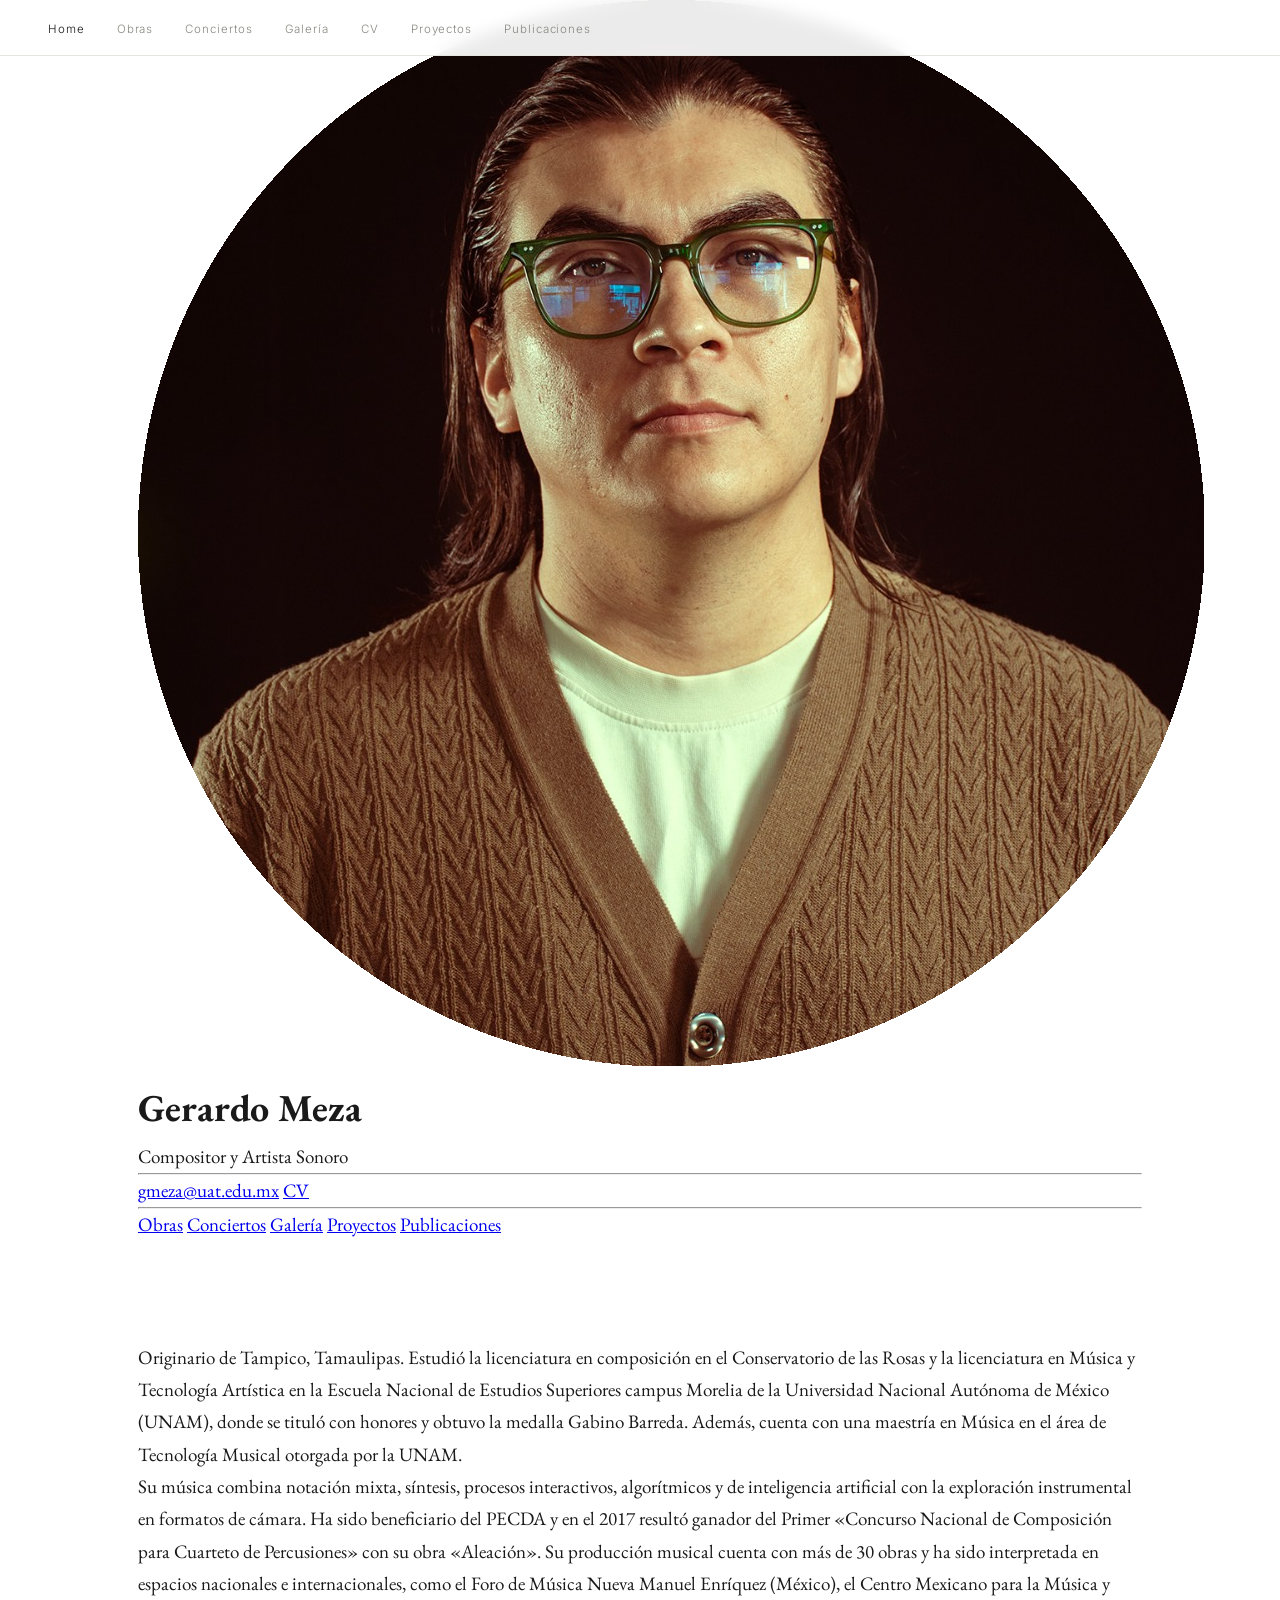
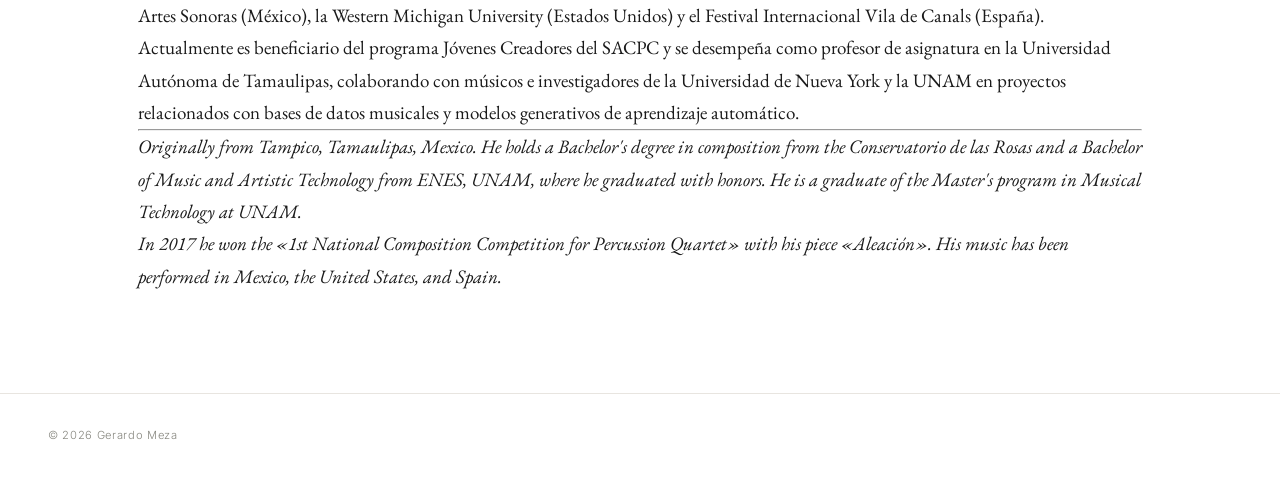
==== index.html @ 72e77769 "Revise index.html for artist profile and content Updated the title and content structure of the webp" ====
<!DOCTYPE html>
<html lang="es">
<head>
  <meta charset="UTF-8">
  <meta name="viewport" content="width=device-width, initial-scale=1.0">
  <title>Gerardo Meza</title>
  <link rel="stylesheet" href="style.css">
  <script src="java.js" defer></script>
</head>
<body>

  <nav class="menu">
    <ul>
      <li><a href="index.html">Home</a></li>
      <li><a href="obras.html">Obras</a></li>
      <li><a href="conciertos.html">Conciertos</a></li>
      <li><a href="galeria.html">Galería</a></li>
      <li><a href="CV.pdf">CV</a></li>
      <li><a href="proyectos.html">Proyectos</a></li>
      <li><a href="publicaciones.html">Publicaciones</a></li>
    </ul>
  </nav>

  <main>
    <div class="hero">
      <img class="avatar" src="Gerardo.png" alt="Gerardo Meza" />
      <h1>Gerardo Meza</h1>
      <p class="tagline">Compositor y Artista Sonoro</p>
      <hr>
      <div class="social-links">
        <a href="mailto:gmeza@uat.edu.mx">gmeza@uat.edu.mx</a>
        <a href="CV.pdf" target="_blank">CV</a>
      </div>
      <hr>
      <div class="hero-nav">
        <a href="obras.html">Obras</a>
        <a href="conciertos.html">Conciertos</a>
        <a href="galeria.html">Galería</a>
        <a href="proyectos.html">Proyectos</a>
        <a href="publicaciones.html">Publicaciones</a>
      </div>
    </div>

    <section id="About">
      <div class="body-text">
        <p>Originario de Tampico, Tamaulipas. Estudió la licenciatura en composición en el Conservatorio de las Rosas y la licenciatura en Música y Tecnología Artística en la Escuela Nacional de Estudios Superiores campus Morelia de la Universidad Nacional Autónoma de México (UNAM), donde se tituló con honores y obtuvo la medalla Gabino Barreda. Además, cuenta con una maestría en Música en el área de Tecnología Musical otorgada por la UNAM.</p>

        <p>Su música combina notación mixta, síntesis, procesos interactivos, algorítmicos y de inteligencia artificial con la exploración instrumental en formatos de cámara. Ha sido beneficiario del PECDA y en el 2017 resultó ganador del Primer «Concurso Nacional de Composición para Cuarteto de Percusiones» con su obra «Aleación». Su producción musical cuenta con más de 30 obras y ha sido interpretada en espacios nacionales e internacionales, como el Foro de Música Nueva Manuel Enríquez (México), el Centro Mexicano para la Música y Artes Sonoras (México), la Western Michigan University (Estados Unidos) y el Festival Internacional Vila de Canals (España).</p>

        <p>Actualmente es beneficiario del programa Jóvenes Creadores del SACPC y se desempeña como profesor de asignatura en la Universidad Autónoma de Tamaulipas, colaborando con músicos e investigadores de la Universidad de Nueva York y la UNAM en proyectos relacionados con bases de datos musicales y modelos generativos de aprendizaje automático.</p>

        <hr>

        <p><em>Originally from Tampico, Tamaulipas, Mexico. He holds a Bachelor's degree in composition from the Conservatorio de las Rosas and a Bachelor of Music and Artistic Technology from ENES, UNAM, where he graduated with honors. He is a graduate of the Master's program in Musical Technology at UNAM.</em></p>

        <p><em>In 2017 he won the «1st National Composition Competition for Percussion Quartet» with his piece «Aleación». His music has been performed in Mexico, the United States, and Spain.</em></p>
      </div>
    </section>
  </main>

  <footer>
    <p>&copy; <span id="footer-year">2026</span> Gerardo Meza</p>
  </footer>

</body>
</html>
---- style.css ----
/* =========================================
   Gerardo Meza — Composer & Sound Artist
   Style: Modern Editorial Minimalism
   Inspired by mezaga.github.io/amupac
   ========================================= */

@import url('https://fonts.googleapis.com/css2?family=EB+Garamond:ital,wght@0,400;0,500;1,400;1,500&family=Inter:wght@300;400&display=swap');

/* --- Variables --- */
:root {
  --bg:          #ffffff;
  --bg-soft:     #f7f6f4;
  --border:      #e8e5e0;
  --text:        #1a1a1a;
  --text-muted:  #888880;
  --accent:      #1a1a1a;
  --serif:       'EB Garamond', Georgia, serif;
  --sans:        'Inter', system-ui, sans-serif;
}

/* --- Reset & Base --- */
*, *::before, *::after { box-sizing: border-box; margin: 0; padding: 0; }

html { scroll-behavior: smooth; }

body {
  background: var(--bg);
  color: var(--text);
  font-family: var(--serif);
  font-size: 19px;
  line-height: 1.7;
  -webkit-font-smoothing: antialiased;
}

/* --- Navigation --- */
nav.menu {
  position: fixed;
  top: 0;
  left: 0;
  right: 0;
  z-index: 100;
  display: flex;
  align-items: center;
  justify-content: space-between;
  padding: 0 48px;
  height: 56px;
  background: rgba(255,255,255,0.92);
  backdrop-filter: blur(8px);
  border-bottom: 1px solid var(--border);
}

.nav-logo {
  font-family: var(--serif);
  font-size: 1rem;
  font-weight: 500;
  letter-spacing: 0.02em;
  color: var(--text);
  text-decoration: none;
}

nav.menu ul {
  list-style: none;
  display: flex;
  gap: 32px;
}

nav.menu li a {
  font-family: var(--sans);
  font-size: 0.72rem;
  font-weight: 300;
  letter-spacing: 0.08em;
  color: var(--text-muted);
  text-decoration: none;
  transition: color 0.2s;
}

nav.menu li a:hover,
nav.menu li a.active {
  color: var(--text);
}

/* --- Header / Hero --- */
header {
  padding-top: 56px; /* nav offset */
  min-height: 100vh;
  display: flex;
  flex-direction: column;
  justify-content: flex-end;
  padding-bottom: 80px;
  padding-left: 48px;
  padding-right: 48px;
  border-bottom: 1px solid var(--border);
  position: relative;
}

.header-photo {
  position: absolute;
  top: 56px;
  right: 0;
  bottom: 0;
  width: 42%;
  overflow: hidden;
}

.header-photo img {
  width: 100%;
  height: 100%;
  object-fit: cover;
  object-position: center top;
  filter: grayscale(10%);
}

.header-text {
  position: relative;
  z-index: 2;
  max-width: 540px;
}

.header-eyebrow {
  font-family: var(--sans);
  font-size: 0.68rem;
  font-weight: 300;
  letter-spacing: 0.18em;
  text-transform: uppercase;
  color: var(--text-muted);
  margin-bottom: 24px;
}

header h1 {
  font-family: var(--serif);
  font-size: clamp(3.5rem, 7vw, 6rem);
  font-weight: 400;
  line-height: 1.0;
  letter-spacing: -0.01em;
  color: var(--text);
  margin-bottom: 24px;
}

header h3 {
  font-family: var(--serif);
  font-size: 1.25rem;
  font-weight: 400;
  font-style: italic;
  color: var(--text-muted);
  margin-bottom: 0;
}

/* --- Main --- */
main {
  max-width: 1100px;
  margin: 0 auto;
  padding: 0 48px;
}

/* --- Section base --- */
section {
  padding: 100px 0;
  border-bottom: 1px solid var(--border);
}

section:last-child { border-bottom: none; }

.section-label {
  font-family: var(--sans);
  font-size: 0.66rem;
  font-weight: 300;
  letter-spacing: 0.2em;
  text-transform: uppercase;
  color: var(--text-muted);
  margin-bottom: 60px;
}

section > h1 {
  font-family: var(--sans);
  font-size: 0.66rem;
  font-weight: 300;
  letter-spacing: 0.2em;
  text-transform: uppercase;
  color: var(--text-muted);
  margin-bottom: 60px;
}

/* --- About --- */
.about-grid {
  display: grid;
  grid-template-columns: 1fr 1fr;
  gap: 80px;
  align-items: start;
}

.about-bio h2 {
  font-family: var(--serif);
  font-size: 1.9rem;
  font-weight: 400;
  line-height: 1.2;
  margin-bottom: 8px;
}

.about-bio .sub {
  font-family: var(--serif);
  font-style: italic;
  font-size: 1.1rem;
  color: var(--text-muted);
  margin-bottom: 28px;
}

.about-bio p {
  font-size: 1rem;
  line-height: 1.8;
  color: #333;
  margin-bottom: 16px;
}

.bio-divider {
  border: none;
  border-top: 1px solid var(--border);
  margin: 40px 0;
}

.about-image img {
  width: 100%;
  aspect-ratio: 3/4;
  object-fit: cover;
  object-position: center top;
  filter: grayscale(10%);
}

/* --- Gallery / Concerts --- */
.G-Cont {
  display: grid;
  grid-template-columns: repeat(4, 1fr);
  gap: 4px;
}

.Column {
  display: flex;
  flex-direction: column;
  gap: 4px;
}

.Column img {
  width: 100%;
  display: block;
  object-fit: cover;
  filter: grayscale(15%);
  transition: filter 0.4s, opacity 0.4s;
  cursor: zoom-in;
  opacity: 0.9;
}

.Column img:hover {
  filter: grayscale(0%);
  opacity: 1;
}

/* --- Publications --- */
.contenedorpu {
  display: flex;
  flex-direction: column;
  gap: 0;
}

.contenedorpu a {
  display: block;
  padding: 32px 0;
  border-bottom: 1px solid var(--border);
  color: var(--text);
  text-decoration: none;
  font-family: var(--serif);
  font-size: 1rem;
  line-height: 1.75;
  transition: color 0.2s;
}

.contenedorpu a:first-child {
  border-top: 1px solid var(--border);
}

.contenedorpu a:hover {
  color: #555;
}

.pub-arrow {
  display: inline-block;
  margin-left: 8px;
  font-style: normal;
  transition: transform 0.2s;
}

.contenedorpu a:hover .pub-arrow {
  transform: translateX(4px);
}

/* --- Coming soon --- */
.coming-soon {
  font-family: var(--sans);
  font-size: 0.7rem;
  font-weight: 300;
  letter-spacing: 0.18em;
  text-transform: uppercase;
  color: var(--text-muted);
  padding: 60px 0;
}

/* --- Footer --- */
footer {
  border-top: 1px solid var(--border);
  padding: 32px 48px;
  display: flex;
  justify-content: space-between;
  align-items: center;
}

footer p {
  font-family: var(--sans);
  font-size: 0.7rem;
  font-weight: 300;
  letter-spacing: 0.06em;
  color: var(--text-muted);
}

footer a {
  color: var(--text-muted);
  text-decoration: none;
  transition: color 0.2s;
}

footer a:hover { color: var(--text); }

.footer-brand {
  font-family: var(--serif);
  font-size: 0.95rem;
  color: var(--text-muted);
}

/* --- Lightbox --- */
#lightbox {
  display: none;
  position: fixed;
  inset: 0;
  background: rgba(255,255,255,0.96);
  z-index: 1000;
  align-items: center;
  justify-content: center;
  cursor: zoom-out;
}

#lightbox.open { display: flex; }

#lightbox img {
  max-width: 88vw;
  max-height: 88vh;
  object-fit: contain;
}

/* --- Responsive --- */
@media (max-width: 900px) {
  nav.menu { padding: 0 24px; }
  header { padding-left: 24px; padding-right: 24px; min-height: auto; padding-bottom: 60px; }
  .header-photo { display: none; }
  main { padding: 0 24px; }
  footer { padding: 24px; flex-direction: column; gap: 8px; text-align: center; }

  .about-grid {
    grid-template-columns: 1fr;
    gap: 48px;
  }

  .G-Cont {
    grid-template-columns: repeat(2, 1fr);
  }
}

@media (max-width: 540px) {
  header h1 { font-size: 3rem; }
  section { padding: 64px 0; }
  nav.menu ul { gap: 16px; }
}
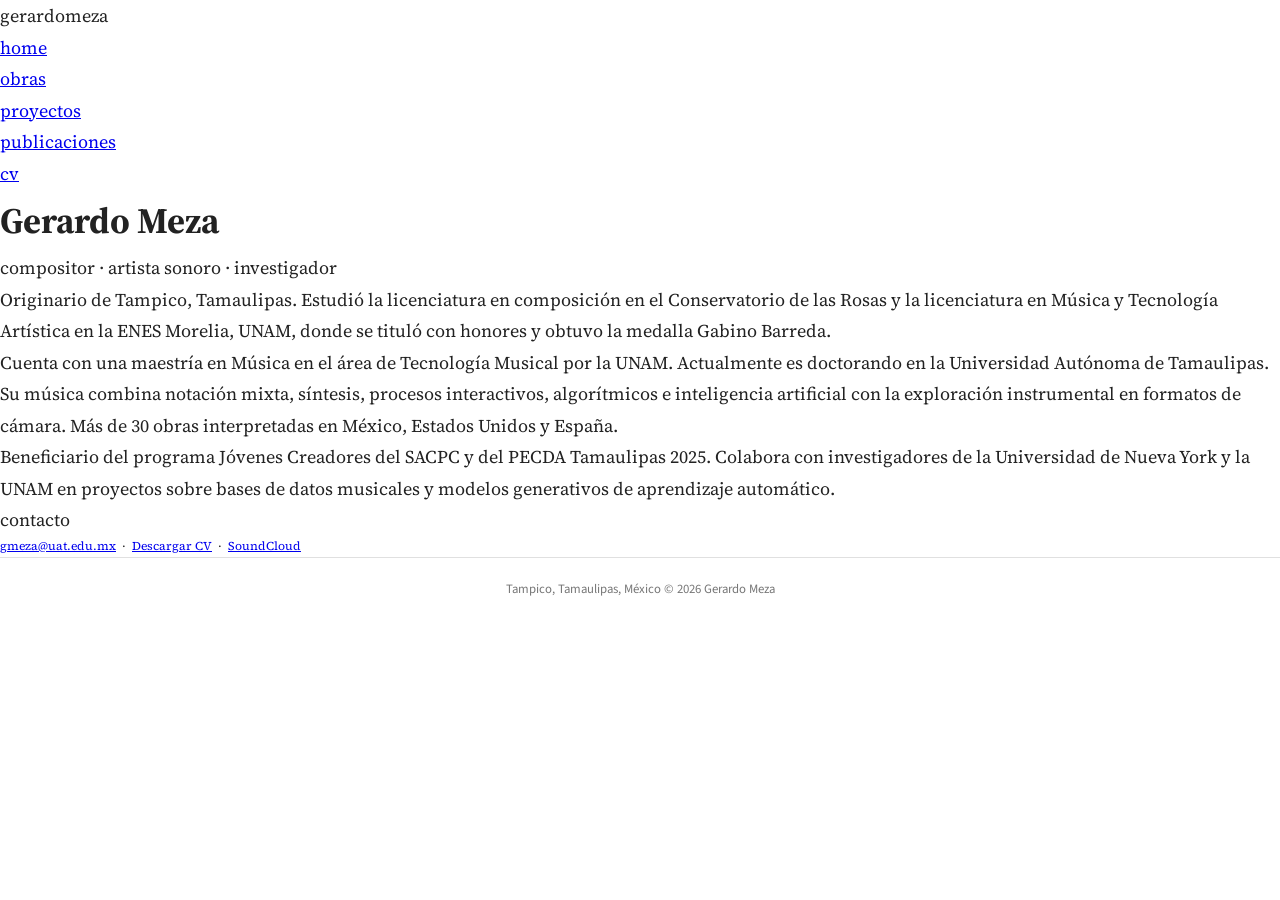
==== commit d9bd998c: "Revise index.html for navigation and biography updates Updated the navigation structure and added a " ====
--- a/index.html
+++ b/index.html
@@ -4,63 +4,47 @@
   <meta charset="UTF-8">
   <meta name="viewport" content="width=device-width, initial-scale=1.0">
   <title>Gerardo Meza</title>
+  <meta name="description" content="Compositor y artista sonoro. Música de cámara, electroacústica e investigación en tecnología musical.">
   <link rel="stylesheet" href="style.css">
-  <script src="java.js" defer></script>
 </head>
 <body>
 
-  <nav class="menu">
-    <ul>
-      <li><a href="index.html">Home</a></li>
-      <li><a href="obras.html">Obras</a></li>
-      <li><a href="conciertos.html">Conciertos</a></li>
-      <li><a href="galeria.html">Galería</a></li>
-      <li><a href="CV.pdf">CV</a></li>
-      <li><a href="proyectos.html">Proyectos</a></li>
-      <li><a href="publicaciones.html">Publicaciones</a></li>
-    </ul>
-  </nav>
+<nav>
+  <span class="nav-name">gerardomeza</span>
+  <ul class="nav-links">
+    <li><a href="index.html" class="active">home</a></li>
+    <li><a href="obras.html">obras</a></li>
+    <li><a href="proyectos.html">proyectos</a></li>
+    <li><a href="publicaciones.html">publicaciones</a></li>
+    <li><a href="CV.pdf" target="_blank">cv</a></li>
+  </ul>
+</nav>
 
-  <main>
-    <div class="hero">
-      <img class="avatar" src="Gerardo.png" alt="Gerardo Meza" />
-      <h1>Gerardo Meza</h1>
-      <p class="tagline">Compositor y Artista Sonoro</p>
-      <hr>
-      <div class="social-links">
-        <a href="mailto:gmeza@uat.edu.mx">gmeza@uat.edu.mx</a>
-        <a href="CV.pdf" target="_blank">CV</a>
-      </div>
-      <hr>
-      <div class="hero-nav">
-        <a href="obras.html">Obras</a>
-        <a href="conciertos.html">Conciertos</a>
-        <a href="galeria.html">Galería</a>
-        <a href="proyectos.html">Proyectos</a>
-        <a href="publicaciones.html">Publicaciones</a>
-      </div>
-    </div>
+<header class="page-header">
+  <h1>Gerardo Meza<span class="cursor"></span></h1>
+  <p class="prompt">compositor · artista sonoro · investigador</p>
+</header>
 
-    <section id="About">
-      <div class="body-text">
-        <p>Originario de Tampico, Tamaulipas. Estudió la licenciatura en composición en el Conservatorio de las Rosas y la licenciatura en Música y Tecnología Artística en la Escuela Nacional de Estudios Superiores campus Morelia de la Universidad Nacional Autónoma de México (UNAM), donde se tituló con honores y obtuvo la medalla Gabino Barreda. Además, cuenta con una maestría en Música en el área de Tecnología Musical otorgada por la UNAM.</p>
+<div class="bio-block">
+  <p>Originario de Tampico, Tamaulipas. Estudió la licenciatura en composición en el Conservatorio de las Rosas y la licenciatura en Música y Tecnología Artística en la ENES Morelia, UNAM, donde se tituló con honores y obtuvo la medalla Gabino Barreda.</p>
+  <p>Cuenta con una maestría en Música en el área de Tecnología Musical por la UNAM. Actualmente es doctorando en la Universidad Autónoma de Tamaulipas.</p>
+  <p>Su música combina notación mixta, síntesis, procesos interactivos, algorítmicos e inteligencia artificial con la exploración instrumental en formatos de cámara. Más de 30 obras interpretadas en México, Estados Unidos y España.</p>
+  <p>Beneficiario del programa Jóvenes Creadores del SACPC y del PECDA Tamaulipas 2025. Colabora con investigadores de la Universidad de Nueva York y la UNAM en proyectos sobre bases de datos musicales y modelos generativos de aprendizaje automático.</p>
+</div>
 
-        <p>Su música combina notación mixta, síntesis, procesos interactivos, algorítmicos y de inteligencia artificial con la exploración instrumental en formatos de cámara. Ha sido beneficiario del PECDA y en el 2017 resultó ganador del Primer «Concurso Nacional de Composición para Cuarteto de Percusiones» con su obra «Aleación». Su producción musical cuenta con más de 30 obras y ha sido interpretada en espacios nacionales e internacionales, como el Foro de Música Nueva Manuel Enríquez (México), el Centro Mexicano para la Música y Artes Sonoras (México), la Western Michigan University (Estados Unidos) y el Festival Internacional Vila de Canals (España).</p>
+<p class="section-label">contacto</p>
+<p style="font-size:12px; color: var(--muted);">
+  <a href="mailto:gmeza@uat.edu.mx">gmeza@uat.edu.mx</a>
+  &nbsp;·&nbsp;
+  <a href="CV.pdf" target="_blank">Descargar CV</a>
+  &nbsp;·&nbsp;
+  <a href="https://soundcloud.com/gerardomezacompositor" target="_blank">SoundCloud</a>
+</p>
 
-        <p>Actualmente es beneficiario del programa Jóvenes Creadores del SACPC y se desempeña como profesor de asignatura en la Universidad Autónoma de Tamaulipas, colaborando con músicos e investigadores de la Universidad de Nueva York y la UNAM en proyectos relacionados con bases de datos musicales y modelos generativos de aprendizaje automático.</p>
-
-        <hr>
-
-        <p><em>Originally from Tampico, Tamaulipas, Mexico. He holds a Bachelor's degree in composition from the Conservatorio de las Rosas and a Bachelor of Music and Artistic Technology from ENES, UNAM, where he graduated with honors. He is a graduate of the Master's program in Musical Technology at UNAM.</em></p>
-
-        <p><em>In 2017 he won the «1st National Composition Competition for Percussion Quartet» with his piece «Aleación». His music has been performed in Mexico, the United States, and Spain.</em></p>
-      </div>
-    </section>
-  </main>
-
-  <footer>
-    <p>&copy; <span id="footer-year">2026</span> Gerardo Meza</p>
-  </footer>
+<footer>
+  <span>Tampico, Tamaulipas, México</span>
+  <span>© 2026 Gerardo Meza</span>
+</footer>
 
 </body>
 </html>
--- a/style.css
+++ b/style.css
@@ -1,235 +1,192 @@
 /* =========================================
-   Gerardo Meza — Composer & Sound Artist
-   Style: Modern Editorial Minimalism
-   Inspired by mezaga.github.io/amupac
+   Gerardo Meza — Compositor y Artista Sonoro
+   Style: Academic Personal Site
+   Inspired by iranroman.github.io
    ========================================= */
 
-@import url('https://fonts.googleapis.com/css2?family=EB+Garamond:ital,wght@0,400;0,500;1,400;1,500&family=Inter:wght@300;400&display=swap');
+@import url('https://fonts.googleapis.com/css2?family=Source+Serif+4:ital,wght@0,300;0,400;1,300;1,400&family=Source+Sans+3:wght@300;400&display=swap');
 
 /* --- Variables --- */
 :root {
-  --bg:          #ffffff;
-  --bg-soft:     #f7f6f4;
-  --border:      #e8e5e0;
-  --text:        #1a1a1a;
-  --text-muted:  #888880;
-  --accent:      #1a1a1a;
-  --serif:       'EB Garamond', Georgia, serif;
-  --sans:        'Inter', system-ui, sans-serif;
-}
-
-/* --- Reset & Base --- */
+  --bg:         #ffffff;
+  --text:       #222222;
+  --text-muted: #777777;
+  --border:     #e0e0e0;
+  --link:       #2255aa;
+  --link-hover: #113388;
+  --serif:      'Source Serif 4', Georgia, serif;
+  --sans:       'Source Sans 3', system-ui, sans-serif;
+  --max-w:      680px;
+}
+
+/* --- Reset --- */
 *, *::before, *::after { box-sizing: border-box; margin: 0; padding: 0; }
-
 html { scroll-behavior: smooth; }
 
 body {
   background: var(--bg);
   color: var(--text);
   font-family: var(--serif);
-  font-size: 19px;
-  line-height: 1.7;
+  font-size: 18px;
+  line-height: 1.75;
   -webkit-font-smoothing: antialiased;
 }
 
-/* --- Navigation --- */
+/* --- Nav --- */
 nav.menu {
-  position: fixed;
-  top: 0;
-  left: 0;
-  right: 0;
-  z-index: 100;
-  display: flex;
-  align-items: center;
-  justify-content: space-between;
-  padding: 0 48px;
-  height: 56px;
-  background: rgba(255,255,255,0.92);
-  backdrop-filter: blur(8px);
   border-bottom: 1px solid var(--border);
-}
-
-.nav-logo {
-  font-family: var(--serif);
-  font-size: 1rem;
-  font-weight: 500;
-  letter-spacing: 0.02em;
-  color: var(--text);
-  text-decoration: none;
+  padding: 0 24px;
 }
 
 nav.menu ul {
   list-style: none;
   display: flex;
-  gap: 32px;
+  flex-wrap: wrap;
+  gap: 0;
+  max-width: var(--max-w);
+  margin: 0 auto;
 }
 
 nav.menu li a {
-  font-family: var(--sans);
-  font-size: 0.72rem;
-  font-weight: 300;
-  letter-spacing: 0.08em;
-  color: var(--text-muted);
-  text-decoration: none;
-  transition: color 0.2s;
+  display: block;
+  padding: 14px 16px;
+  font-family: var(--sans);
+  font-size: 0.85rem;
+  font-weight: 400;
+  color: var(--link);
+  text-decoration: none;
+  transition: color 0.15s;
 }
 
 nav.menu li a:hover,
 nav.menu li a.active {
-  color: var(--text);
-}
-
-/* --- Header / Hero --- */
-header {
-  padding-top: 56px; /* nav offset */
-  min-height: 100vh;
-  display: flex;
-  flex-direction: column;
-  justify-content: flex-end;
-  padding-bottom: 80px;
-  padding-left: 48px;
-  padding-right: 48px;
-  border-bottom: 1px solid var(--border);
-  position: relative;
-}
-
-.header-photo {
-  position: absolute;
-  top: 56px;
-  right: 0;
-  bottom: 0;
-  width: 42%;
-  overflow: hidden;
-}
-
-.header-photo img {
-  width: 100%;
-  height: 100%;
+  color: var(--link-hover);
+  text-decoration: underline;
+}
+
+/* --- Main wrapper --- */
+main {
+  max-width: var(--max-w);
+  margin: 0 auto;
+  padding: 56px 24px 80px;
+}
+
+/* --- Home hero --- */
+.hero {
+  text-align: center;
+  margin-bottom: 48px;
+}
+
+.hero img.avatar {
+  width: 130px;
+  height: 130px;
+  border-radius: 50%;
   object-fit: cover;
   object-position: center top;
-  filter: grayscale(10%);
-}
-
-.header-text {
-  position: relative;
-  z-index: 2;
-  max-width: 540px;
-}
-
-.header-eyebrow {
-  font-family: var(--sans);
-  font-size: 0.68rem;
-  font-weight: 300;
-  letter-spacing: 0.18em;
-  text-transform: uppercase;
+  display: block;
+  margin: 0 auto 20px;
+  border: 2px solid var(--border);
+}
+
+.hero h1 {
+  font-family: var(--serif);
+  font-size: 1.6rem;
+  font-weight: 400;
+  margin-bottom: 4px;
+}
+
+.hero .tagline {
+  font-family: var(--serif);
+  font-style: italic;
+  font-size: 1rem;
   color: var(--text-muted);
-  margin-bottom: 24px;
-}
-
-header h1 {
-  font-family: var(--serif);
-  font-size: clamp(3.5rem, 7vw, 6rem);
-  font-weight: 400;
-  line-height: 1.0;
-  letter-spacing: -0.01em;
-  color: var(--text);
-  margin-bottom: 24px;
-}
-
-header h3 {
-  font-family: var(--serif);
-  font-size: 1.25rem;
-  font-weight: 400;
-  font-style: italic;
-  color: var(--text-muted);
-  margin-bottom: 0;
-}
-
-/* --- Main --- */
-main {
-  max-width: 1100px;
-  margin: 0 auto;
-  padding: 0 48px;
-}
-
-/* --- Section base --- */
-section {
-  padding: 100px 0;
+  margin-bottom: 20px;
+}
+
+.hero hr {
+  border: none;
+  border-top: 1px solid var(--border);
+  margin: 20px auto;
+  width: 60%;
+}
+
+/* Social links */
+.social-links {
+  display: flex;
+  justify-content: center;
+  flex-wrap: wrap;
+  gap: 8px 20px;
+  margin-bottom: 20px;
+}
+
+.social-links a {
+  font-family: var(--sans);
+  font-size: 0.82rem;
+  color: var(--link);
+  text-decoration: none;
+}
+
+.social-links a:hover { text-decoration: underline; }
+
+/* Nav links below hero (home page secondary nav) */
+.hero-nav {
+  display: flex;
+  justify-content: center;
+  flex-wrap: wrap;
+  gap: 8px 20px;
+}
+
+.hero-nav a {
+  font-family: var(--sans);
+  font-size: 0.85rem;
+  font-weight: 400;
+  color: var(--link);
+  text-decoration: none;
+}
+
+.hero-nav a:hover { text-decoration: underline; }
+
+/* --- Section headings --- */
+section h1 {
+  font-family: var(--serif);
+  font-size: 1.4rem;
+  font-weight: 400;
+  margin-bottom: 20px;
+  padding-bottom: 10px;
   border-bottom: 1px solid var(--border);
 }
 
-section:last-child { border-bottom: none; }
-
-.section-label {
-  font-family: var(--sans);
-  font-size: 0.66rem;
-  font-weight: 300;
-  letter-spacing: 0.2em;
-  text-transform: uppercase;
-  color: var(--text-muted);
-  margin-bottom: 60px;
-}
-
-section > h1 {
-  font-family: var(--sans);
-  font-size: 0.66rem;
-  font-weight: 300;
-  letter-spacing: 0.2em;
-  text-transform: uppercase;
-  color: var(--text-muted);
-  margin-bottom: 60px;
-}
-
-/* --- About --- */
-.about-grid {
-  display: grid;
-  grid-template-columns: 1fr 1fr;
-  gap: 80px;
-  align-items: start;
-}
-
-.about-bio h2 {
-  font-family: var(--serif);
-  font-size: 1.9rem;
-  font-weight: 400;
-  line-height: 1.2;
-  margin-bottom: 8px;
-}
-
-.about-bio .sub {
-  font-family: var(--serif);
-  font-style: italic;
-  font-size: 1.1rem;
-  color: var(--text-muted);
-  margin-bottom: 28px;
-}
-
-.about-bio p {
+/* --- About / body text --- */
+.body-text p {
   font-size: 1rem;
   line-height: 1.8;
-  color: #333;
-  margin-bottom: 16px;
-}
-
-.bio-divider {
+  margin-bottom: 18px;
+  color: var(--text);
+}
+
+.body-text p:last-child { margin-bottom: 0; }
+
+.body-text a {
+  color: var(--link);
+  text-decoration: none;
+}
+
+.body-text a:hover { text-decoration: underline; }
+
+.body-text em { font-style: italic; }
+
+.body-text hr {
   border: none;
   border-top: 1px solid var(--border);
-  margin: 40px 0;
-}
-
-.about-image img {
-  width: 100%;
-  aspect-ratio: 3/4;
-  object-fit: cover;
-  object-position: center top;
-  filter: grayscale(10%);
-}
-
-/* --- Gallery / Concerts --- */
+  margin: 32px 0;
+}
+
+/* --- Gallery / Concerts (masonry grid) --- */
 .G-Cont {
   display: grid;
   grid-template-columns: repeat(4, 1fr);
   gap: 4px;
+  margin-top: 24px;
 }
 
 .Column {
@@ -242,103 +199,67 @@
   width: 100%;
   display: block;
   object-fit: cover;
-  filter: grayscale(15%);
-  transition: filter 0.4s, opacity 0.4s;
   cursor: zoom-in;
-  opacity: 0.9;
-}
-
-.Column img:hover {
-  filter: grayscale(0%);
-  opacity: 1;
-}
+  transition: opacity 0.25s;
+  opacity: 0.92;
+}
+
+.Column img:hover { opacity: 1; }
 
 /* --- Publications --- */
-.contenedorpu {
-  display: flex;
-  flex-direction: column;
-  gap: 0;
-}
-
-.contenedorpu a {
-  display: block;
-  padding: 32px 0;
+.pub-list {
+  list-style: none;
+  margin-top: 8px;
+}
+
+.pub-list li {
+  padding: 18px 0;
   border-bottom: 1px solid var(--border);
-  color: var(--text);
-  text-decoration: none;
-  font-family: var(--serif);
-  font-size: 1rem;
-  line-height: 1.75;
-  transition: color 0.2s;
-}
-
-.contenedorpu a:first-child {
-  border-top: 1px solid var(--border);
-}
-
-.contenedorpu a:hover {
-  color: #555;
-}
-
-.pub-arrow {
-  display: inline-block;
-  margin-left: 8px;
-  font-style: normal;
-  transition: transform 0.2s;
-}
-
-.contenedorpu a:hover .pub-arrow {
-  transform: translateX(4px);
-}
+  font-size: 0.97rem;
+  line-height: 1.7;
+}
+
+.pub-list li:first-child { border-top: 1px solid var(--border); }
+
+.pub-list a {
+  color: var(--link);
+  text-decoration: none;
+}
+
+.pub-list a:hover { text-decoration: underline; }
 
 /* --- Coming soon --- */
 .coming-soon {
   font-family: var(--sans);
-  font-size: 0.7rem;
-  font-weight: 300;
-  letter-spacing: 0.18em;
-  text-transform: uppercase;
+  font-size: 0.85rem;
   color: var(--text-muted);
-  padding: 60px 0;
+  font-style: italic;
+  margin-top: 12px;
 }
 
 /* --- Footer --- */
 footer {
   border-top: 1px solid var(--border);
-  padding: 32px 48px;
-  display: flex;
-  justify-content: space-between;
-  align-items: center;
-}
-
-footer p {
-  font-family: var(--sans);
-  font-size: 0.7rem;
-  font-weight: 300;
-  letter-spacing: 0.06em;
+  padding: 20px 24px;
+  text-align: center;
+  font-family: var(--sans);
+  font-size: 0.8rem;
   color: var(--text-muted);
 }
 
 footer a {
-  color: var(--text-muted);
-  text-decoration: none;
-  transition: color 0.2s;
-}
-
-footer a:hover { color: var(--text); }
-
-.footer-brand {
-  font-family: var(--serif);
-  font-size: 0.95rem;
-  color: var(--text-muted);
-}
+  color: var(--link);
+  text-decoration: none;
+}
+
+footer a:hover { text-decoration: underline; }
 
 /* --- Lightbox --- */
 #lightbox {
   display: none;
   position: fixed;
   inset: 0;
-  background: rgba(255,255,255,0.96);
+  background: rgba(0,0,0,0.85);
   z-index: 1000;
   align-items: center;
   justify-content: center;
@@ -348,31 +269,14 @@
 #lightbox.open { display: flex; }
 
 #lightbox img {
-  max-width: 88vw;
-  max-height: 88vh;
+  max-width: 90vw;
+  max-height: 90vh;
   object-fit: contain;
 }
 
 /* --- Responsive --- */
-@media (max-width: 900px) {
-  nav.menu { padding: 0 24px; }
-  header { padding-left: 24px; padding-right: 24px; min-height: auto; padding-bottom: 60px; }
-  .header-photo { display: none; }
-  main { padding: 0 24px; }
-  footer { padding: 24px; flex-direction: column; gap: 8px; text-align: center; }
-
-  .about-grid {
-    grid-template-columns: 1fr;
-    gap: 48px;
-  }
-
-  .G-Cont {
-    grid-template-columns: repeat(2, 1fr);
-  }
-}
-
-@media (max-width: 540px) {
-  header h1 { font-size: 3rem; }
-  section { padding: 64px 0; }
-  nav.menu ul { gap: 16px; }
-}
+@media (max-width: 600px) {
+  .G-Cont { grid-template-columns: repeat(2, 1fr); }
+  nav.menu li a { padding: 12px 10px; font-size: 0.8rem; }
+  main { padding: 36px 16px 60px; }
+}
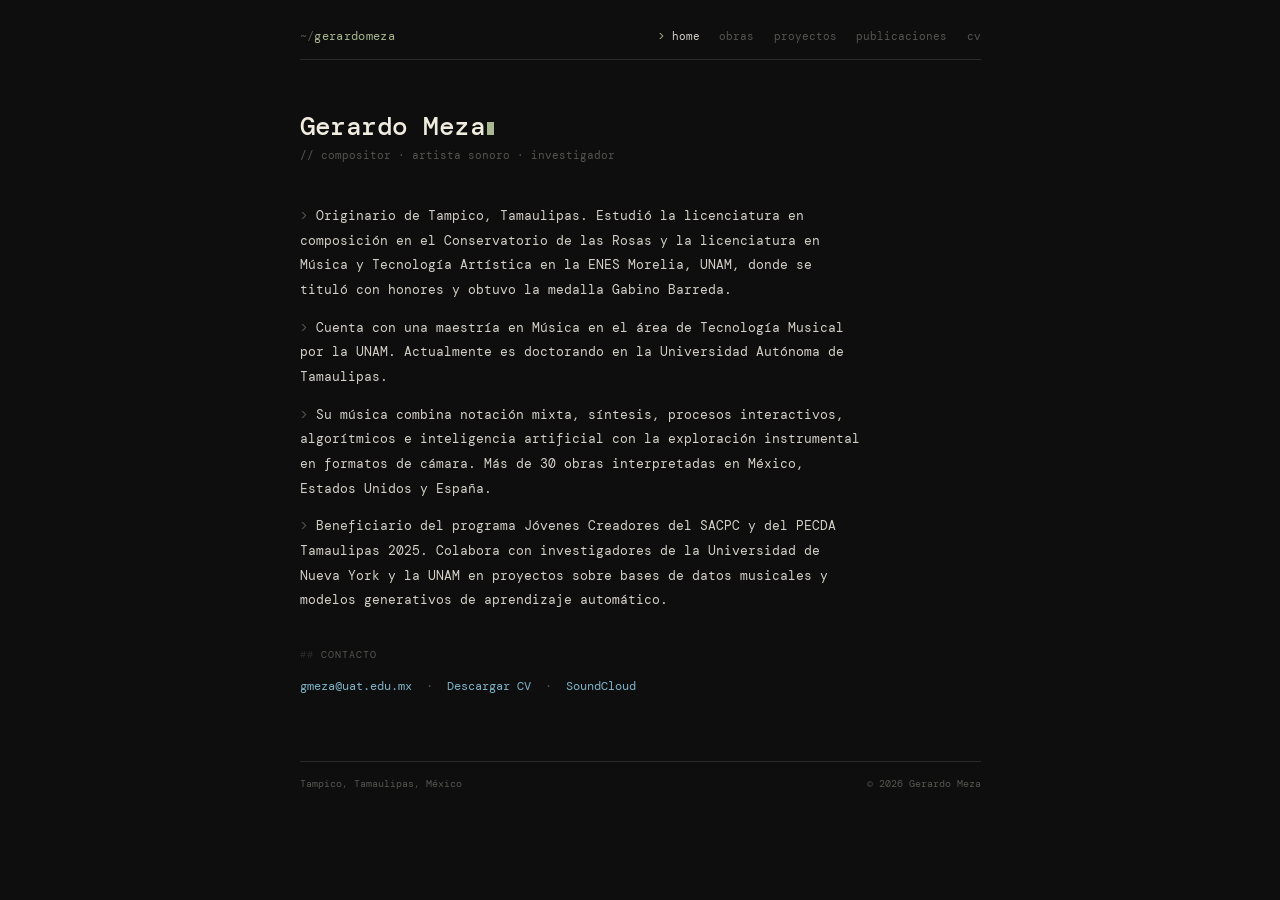
==== commit 3935d5d2: "Enhance SEO and author metadata in index.html Updated the title and meta tags for SEO and author inf" ====
--- a/index.html
+++ b/index.html
@@ -3,8 +3,82 @@
 <head>
   <meta charset="UTF-8">
   <meta name="viewport" content="width=device-width, initial-scale=1.0">
-  <title>Gerardo Meza</title>
-  <meta name="description" content="Compositor y artista sonoro. Música de cámara, electroacústica e investigación en tecnología musical.">
+  <title>Gerardo Meza — Compositor y Artista Sonoro | Tampico, Tamaulipas</title>
+  <meta name="description" content="Gerardo Meza, compositor y artista sonoro originario de Tampico, Tamaulipas. Música de cámara, electroacústica e instalación sonora. Más de 30 obras interpretadas en México, EUA y España.">
+  <meta name="author" content="Gerardo Meza">
+  <meta name="keywords" content="compositor Tampico, compositor Tamaulipas, música electroacústica México, arte sonoro, Gerardo Meza, tecnología musical, composición contemporánea">
+  <link rel="canonical" href="https://mezaga.github.io/index.html">
+
+  <!-- Geo / Local SEO -->
+  <meta name="geo.region" content="MX-TAM">
+  <meta name="geo.placename" content="Tampico, Tamaulipas, México">
+  <meta name="geo.position" content="22.2540;-97.8683">
+  <meta name="ICBM" content="22.2540, -97.8683">
+
+  <!-- Open Graph -->
+  <meta property="og:type" content="website">
+  <meta property="og:url" content="https://mezaga.github.io/">
+  <meta property="og:title" content="Gerardo Meza — Compositor y Artista Sonoro">
+  <meta property="og:description" content="Música de cámara, electroacústica e instalación sonora. Tampico, Tamaulipas, México.">
+  <meta property="og:image" content="https://mezaga.github.io/foto.jpg">
+  <meta property="og:locale" content="es_MX">
+
+  <!-- Twitter Card -->
+  <meta name="twitter:card" content="summary_large_image">
+  <meta name="twitter:title" content="Gerardo Meza — Compositor y Artista Sonoro">
+  <meta name="twitter:description" content="Música de cámara, electroacústica e instalación sonora. Tampico, Tamaulipas, México.">
+  <meta name="twitter:image" content="https://mezaga.github.io/foto.jpg">
+
+  <!-- Schema.org -->
+  <script type="application/ld+json">
+  {
+    "@context": "https://schema.org",
+    "@type": "Person",
+    "name": "Gerardo Meza",
+    "alternateName": "Gerardo Andrés Meza Gómez",
+    "jobTitle": "Compositor y Artista Sonoro",
+    "url": "https://mezaga.github.io",
+    "email": "gmeza@uat.edu.mx",
+    "sameAs": [
+      "https://soundcloud.com/gerardomezacompositor"
+    ],
+    "address": {
+      "@type": "PostalAddress",
+      "addressLocality": "Tampico",
+      "addressRegion": "Tamaulipas",
+      "addressCountry": "MX"
+    },
+    "areaServed": ["Tampico", "Tamaulipas", "México"],
+    "affiliation": {
+      "@type": "EducationalOrganization",
+      "name": "Universidad Autónoma de Tamaulipas"
+    },
+    "alumniOf": [
+      {
+        "@type": "EducationalOrganization",
+        "name": "Universidad Nacional Autónoma de México"
+      },
+      {
+        "@type": "EducationalOrganization",
+        "name": "Conservatorio de las Rosas"
+      }
+    ],
+    "knowsAbout": [
+      "música electroacústica",
+      "composición musical contemporánea",
+      "arte sonoro",
+      "tecnología musical",
+      "instalación sonora",
+      "síntesis de audio",
+      "inteligencia artificial aplicada a música"
+    ],
+    "nationality": {
+      "@type": "Country",
+      "name": "México"
+    }
+  }
+  </script>
+
   <link rel="stylesheet" href="style.css">
 </head>
 <body>
--- a/style.css
+++ b/style.css
@@ -1,282 +1,255 @@
-/* =========================================
-   Gerardo Meza — Compositor y Artista Sonoro
-   Style: Academic Personal Site
-   Inspired by iranroman.github.io
-   ========================================= */
-
-@import url('https://fonts.googleapis.com/css2?family=Source+Serif+4:ital,wght@0,300;0,400;1,300;1,400&family=Source+Sans+3:wght@300;400&display=swap');
-
-/* --- Variables --- */
+@import url('https://fonts.googleapis.com/css2?family=DM+Mono:ital,wght@0,400;0,500;1,400&display=swap');
+
+*, *::before, *::after { box-sizing: border-box; margin: 0; padding: 0; }
+
 :root {
-  --bg:         #ffffff;
-  --text:       #222222;
-  --text-muted: #777777;
-  --border:     #e0e0e0;
-  --link:       #2255aa;
-  --link-hover: #113388;
-  --serif:      'Source Serif 4', Georgia, serif;
-  --sans:       'Source Sans 3', system-ui, sans-serif;
-  --max-w:      680px;
-}
-
-/* --- Reset --- */
-*, *::before, *::after { box-sizing: border-box; margin: 0; padding: 0; }
-html { scroll-behavior: smooth; }
+  --bg:       #0e0e0e;
+  --surface:  #161616;
+  --border:   #2a2a2a;
+  --text:     #d4d0c8;
+  --muted:    #555550;
+  --accent:   #a8b890;
+  --link:     #7eb3c8;
+  font-size: 13px;
+}
 
 body {
   background: var(--bg);
   color: var(--text);
-  font-family: var(--serif);
-  font-size: 18px;
-  line-height: 1.75;
-  -webkit-font-smoothing: antialiased;
-}
-
-/* --- Nav --- */
-nav.menu {
+  font-family: 'DM Mono', monospace;
+  line-height: 1.7;
+  padding: 2rem 1.5rem 4rem;
+  max-width: 720px;
+  margin: 0 auto;
+}
+
+a { color: var(--link); text-decoration: none; }
+a:hover { text-decoration: underline; }
+
+/* ── NAV ── */
+nav {
+  display: flex;
+  justify-content: space-between;
+  align-items: baseline;
+  margin-bottom: 4rem;
+  padding-bottom: 1rem;
   border-bottom: 1px solid var(--border);
-  padding: 0 24px;
-}
-
-nav.menu ul {
+}
+
+.nav-name {
+  color: var(--accent);
+  font-size: 12px;
+  letter-spacing: 0.03em;
+}
+
+.nav-name::before { content: '~/'; color: var(--muted); }
+
+.nav-links {
+  display: flex;
+  gap: 1.5rem;
   list-style: none;
+  font-size: 11px;
+  color: var(--muted);
+}
+
+.nav-links a { color: var(--muted); }
+.nav-links a:hover, .nav-links a.active { color: var(--text); text-decoration: none; }
+.nav-links a.active::before { content: '> '; color: var(--accent); }
+
+/* ── PAGE HEADER ── */
+.page-header { margin-bottom: 3rem; }
+
+.page-header h1 {
+  font-size: 26px;
+  font-weight: 500;
+  letter-spacing: -0.02em;
+  color: #f0ece0;
+  line-height: 1.1;
+  margin-bottom: 0.4rem;
+}
+
+.page-header .prompt {
+  font-size: 11px;
+  color: var(--muted);
+}
+
+.page-header .prompt::before { content: '// '; }
+
+/* ── SECTION LABEL ── */
+.section-label {
+  font-size: 10px;
+  letter-spacing: 0.1em;
+  text-transform: uppercase;
+  color: var(--muted);
+  margin-bottom: 1rem;
+  margin-top: 2.5rem;
+}
+
+.section-label::before { content: '## '; color: var(--border); }
+
+/* ── TABLE ── */
+table {
+  width: 100%;
+  border-collapse: collapse;
+  font-size: 12px;
+}
+
+thead th {
+  text-align: left;
+  font-size: 10px;
+  font-weight: 400;
+  letter-spacing: 0.08em;
+  color: var(--muted);
+  padding: 0 1rem 0.6rem 0;
+  border-bottom: 1px solid var(--border);
+}
+
+tbody td {
+  padding: 0.4rem 1rem 0.4rem 0;
+  color: var(--text);
+  vertical-align: top;
+}
+
+tbody td.year {
+  color: var(--muted);
+  font-size: 11px;
+  white-space: nowrap;
+  width: 3.2rem;
+}
+
+tbody td.title {
+  font-style: italic;
+  color: #f0ece0;
+}
+
+tbody td.instr { color: var(--muted); }
+
+tbody td.dur {
+  white-space: nowrap;
+  color: var(--muted);
+  font-size: 11px;
+}
+
+tbody td.links { white-space: nowrap; }
+
+tbody td.links a {
+  font-size: 10px;
+  color: var(--muted);
+  margin-right: 0.75rem;
+  letter-spacing: 0.04em;
+}
+
+tbody td.links a:hover { color: var(--link); text-decoration: none; }
+tbody td.links a::before { content: '['; }
+tbody td.links a::after  { content: ']'; }
+
+tbody tr:hover td { color: var(--text); }
+tbody tr:hover td.title { color: #f8f4e8; }
+
+/* ── BIO ── */
+.bio-block {
+  font-size: 13px;
+  line-height: 1.9;
+  color: var(--text);
+  max-width: 560px;
+  margin-bottom: 2rem;
+}
+
+.bio-block p { margin-bottom: 1rem; }
+
+.bio-block p::before {
+  content: '> ';
+  color: var(--muted);
+}
+
+/* ── PUBLICACIONES ── */
+.pub-entry {
+  margin-bottom: 1.75rem;
+  padding-left: 1rem;
+  border-left: 2px solid var(--border);
+}
+
+.pub-entry:hover { border-left-color: var(--accent); }
+
+.pub-citation {
+  font-size: 12px;
+  color: var(--text);
+  line-height: 1.7;
+}
+
+.pub-citation em { font-style: italic; color: #f0ece0; }
+
+.pub-link {
+  display: inline-block;
+  margin-top: 0.25rem;
+  font-size: 10px;
+  letter-spacing: 0.06em;
+  color: var(--muted);
+}
+
+.pub-link::before { content: '→ '; }
+.pub-link:hover { color: var(--link); text-decoration: none; }
+
+/* ── PROYECTOS ── */
+.project-entry {
+  margin-bottom: 2rem;
+  display: grid;
+  grid-template-columns: 10rem 1fr;
+  gap: 0 1.5rem;
+}
+
+.project-year {
+  font-size: 11px;
+  color: var(--muted);
+  padding-top: 0.1rem;
+}
+
+.project-title {
+  font-style: italic;
+  color: #f0ece0;
+  font-size: 13px;
+  margin-bottom: 0.2rem;
+}
+
+.project-title a { color: #f0ece0; }
+.project-title a:hover { color: var(--link); text-decoration: none; }
+
+.project-desc {
+  font-size: 12px;
+  color: var(--muted);
+  line-height: 1.6;
+}
+
+/* ── FOOTER ── */
+footer {
+  margin-top: 5rem;
+  padding-top: 1rem;
+  border-top: 1px solid var(--border);
   display: flex;
-  flex-wrap: wrap;
-  gap: 0;
-  max-width: var(--max-w);
-  margin: 0 auto;
-}
-
-nav.menu li a {
-  display: block;
-  padding: 14px 16px;
-  font-family: var(--sans);
-  font-size: 0.85rem;
-  font-weight: 400;
-  color: var(--link);
-  text-decoration: none;
-  transition: color 0.15s;
-}
-
-nav.menu li a:hover,
-nav.menu li a.active {
-  color: var(--link-hover);
-  text-decoration: underline;
-}
-
-/* --- Main wrapper --- */
-main {
-  max-width: var(--max-w);
-  margin: 0 auto;
-  padding: 56px 24px 80px;
-}
-
-/* --- Home hero --- */
-.hero {
-  text-align: center;
-  margin-bottom: 48px;
-}
-
-.hero img.avatar {
-  width: 130px;
-  height: 130px;
-  border-radius: 50%;
-  object-fit: cover;
-  object-position: center top;
-  display: block;
-  margin: 0 auto 20px;
-  border: 2px solid var(--border);
-}
-
-.hero h1 {
-  font-family: var(--serif);
-  font-size: 1.6rem;
-  font-weight: 400;
-  margin-bottom: 4px;
-}
-
-.hero .tagline {
-  font-family: var(--serif);
-  font-style: italic;
-  font-size: 1rem;
-  color: var(--text-muted);
-  margin-bottom: 20px;
-}
-
-.hero hr {
-  border: none;
-  border-top: 1px solid var(--border);
-  margin: 20px auto;
-  width: 60%;
-}
-
-/* Social links */
-.social-links {
-  display: flex;
-  justify-content: center;
-  flex-wrap: wrap;
-  gap: 8px 20px;
-  margin-bottom: 20px;
-}
-
-.social-links a {
-  font-family: var(--sans);
-  font-size: 0.82rem;
-  color: var(--link);
-  text-decoration: none;
-}
-
-.social-links a:hover { text-decoration: underline; }
-
-/* Nav links below hero (home page secondary nav) */
-.hero-nav {
-  display: flex;
-  justify-content: center;
-  flex-wrap: wrap;
-  gap: 8px 20px;
-}
-
-.hero-nav a {
-  font-family: var(--sans);
-  font-size: 0.85rem;
-  font-weight: 400;
-  color: var(--link);
-  text-decoration: none;
-}
-
-.hero-nav a:hover { text-decoration: underline; }
-
-/* --- Section headings --- */
-section h1 {
-  font-family: var(--serif);
-  font-size: 1.4rem;
-  font-weight: 400;
-  margin-bottom: 20px;
-  padding-bottom: 10px;
-  border-bottom: 1px solid var(--border);
-}
-
-/* --- About / body text --- */
-.body-text p {
-  font-size: 1rem;
-  line-height: 1.8;
-  margin-bottom: 18px;
-  color: var(--text);
-}
-
-.body-text p:last-child { margin-bottom: 0; }
-
-.body-text a {
-  color: var(--link);
-  text-decoration: none;
-}
-
-.body-text a:hover { text-decoration: underline; }
-
-.body-text em { font-style: italic; }
-
-.body-text hr {
-  border: none;
-  border-top: 1px solid var(--border);
-  margin: 32px 0;
-}
-
-/* --- Gallery / Concerts (masonry grid) --- */
-.G-Cont {
-  display: grid;
-  grid-template-columns: repeat(4, 1fr);
-  gap: 4px;
-  margin-top: 24px;
-}
-
-.Column {
-  display: flex;
-  flex-direction: column;
-  gap: 4px;
-}
-
-.Column img {
-  width: 100%;
-  display: block;
-  object-fit: cover;
-  cursor: zoom-in;
-  transition: opacity 0.25s;
-  opacity: 0.92;
-}
-
-.Column img:hover { opacity: 1; }
-
-/* --- Publications --- */
-.pub-list {
-  list-style: none;
-  margin-top: 8px;
-}
-
-.pub-list li {
-  padding: 18px 0;
-  border-bottom: 1px solid var(--border);
-  font-size: 0.97rem;
-  line-height: 1.7;
-}
-
-.pub-list li:first-child { border-top: 1px solid var(--border); }
-
-.pub-list a {
-  color: var(--link);
-  text-decoration: none;
-}
-
-.pub-list a:hover { text-decoration: underline; }
-
-/* --- Coming soon --- */
-.coming-soon {
-  font-family: var(--sans);
-  font-size: 0.85rem;
-  color: var(--text-muted);
-  font-style: italic;
-  margin-top: 12px;
-}
-
-/* --- Footer --- */
-footer {
-  border-top: 1px solid var(--border);
-  padding: 20px 24px;
-  text-align: center;
-  font-family: var(--sans);
-  font-size: 0.8rem;
-  color: var(--text-muted);
-}
-
-footer a {
-  color: var(--link);
-  text-decoration: none;
-}
-
-footer a:hover { text-decoration: underline; }
-
-/* --- Lightbox --- */
-#lightbox {
-  display: none;
-  position: fixed;
-  inset: 0;
-  background: rgba(0,0,0,0.85);
-  z-index: 1000;
-  align-items: center;
-  justify-content: center;
-  cursor: zoom-out;
-}
-
-#lightbox.open { display: flex; }
-
-#lightbox img {
-  max-width: 90vw;
-  max-height: 90vh;
-  object-fit: contain;
-}
-
-/* --- Responsive --- */
-@media (max-width: 600px) {
-  .G-Cont { grid-template-columns: repeat(2, 1fr); }
-  nav.menu li a { padding: 12px 10px; font-size: 0.8rem; }
-  main { padding: 36px 16px 60px; }
-}
+  justify-content: space-between;
+  font-size: 10px;
+  color: var(--muted);
+}
+
+footer a { color: var(--muted); }
+footer a:hover { color: var(--link); }
+
+/* ── CURSOR BLINK ── */
+.cursor {
+  display: inline-block;
+  width: 7px;
+  height: 13px;
+  background: var(--accent);
+  vertical-align: middle;
+  margin-left: 2px;
+  animation: blink 1.1s step-end infinite;
+}
+@keyframes blink { 0%,100%{opacity:1} 50%{opacity:0} }
+
+/* ── RESPONSIVE ── */
+@media (max-width: 560px) {
+  nav { flex-direction: column; gap: 1rem; }
+  .project-entry { grid-template-columns: 1fr; }
+  .project-year { margin-bottom: 0.2rem; }
+  tbody td.instr { display: none; }
+}
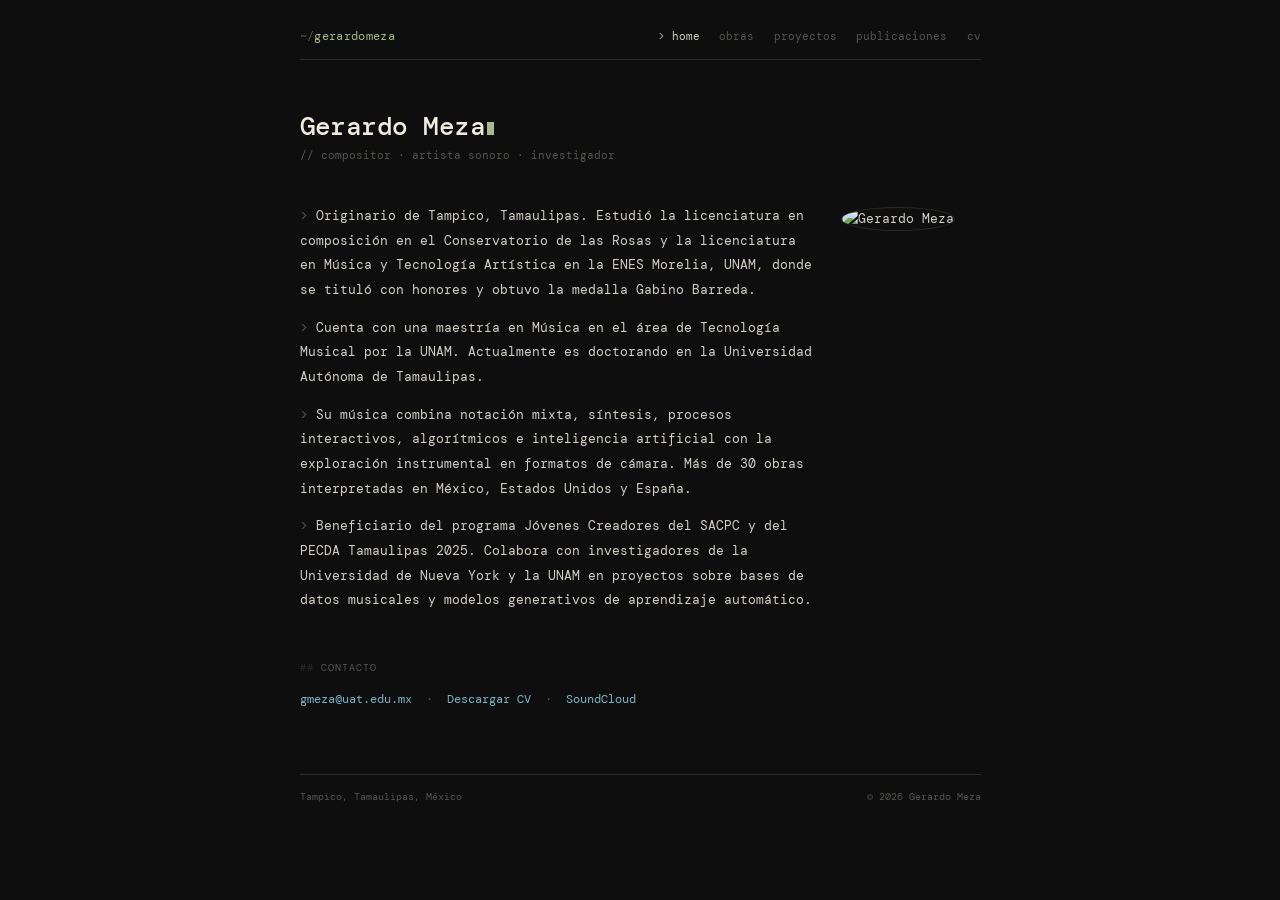
==== commit 6bd74a8c: "Update geo meta tags and bio section layout" ====
--- a/index.html
+++ b/index.html
@@ -12,8 +12,8 @@
   <!-- Geo / Local SEO -->
   <meta name="geo.region" content="MX-TAM">
   <meta name="geo.placename" content="Tampico, Tamaulipas, México">
-  <meta name="geo.position" content="22.2540;-97.8683">
-  <meta name="ICBM" content="22.2540, -97.8683">
+  <meta name="geo.position" content="22.2779;-97.8632">
+  <meta name="ICBM" content="22.2779, -97.8632">
 
   <!-- Open Graph -->
   <meta property="og:type" content="website">
@@ -99,11 +99,16 @@
   <p class="prompt">compositor · artista sonoro · investigador</p>
 </header>
 
-<div class="bio-block">
+<div style="display: grid; grid-template-columns: 1fr 140px; gap: 2rem; align-items: start; margin-bottom: 2rem;">
+<div class="bio-block" style="margin-bottom: 0;">
   <p>Originario de Tampico, Tamaulipas. Estudió la licenciatura en composición en el Conservatorio de las Rosas y la licenciatura en Música y Tecnología Artística en la ENES Morelia, UNAM, donde se tituló con honores y obtuvo la medalla Gabino Barreda.</p>
   <p>Cuenta con una maestría en Música en el área de Tecnología Musical por la UNAM. Actualmente es doctorando en la Universidad Autónoma de Tamaulipas.</p>
   <p>Su música combina notación mixta, síntesis, procesos interactivos, algorítmicos e inteligencia artificial con la exploración instrumental en formatos de cámara. Más de 30 obras interpretadas en México, Estados Unidos y España.</p>
   <p>Beneficiario del programa Jóvenes Creadores del SACPC y del PECDA Tamaulipas 2025. Colabora con investigadores de la Universidad de Nueva York y la UNAM en proyectos sobre bases de datos musicales y modelos generativos de aprendizaje automático.</p>
+</div>
+  <div style="padding-top: 0.25rem;">
+    <img src="foto.jpg" alt="Gerardo Meza" style="width: 120px; height: 120px; border-radius: 50%; object-fit: cover; object-position: center top; filter: grayscale(20%); border: 1px solid var(--border);">
+  </div>
 </div>
 
 <p class="section-label">contacto</p>
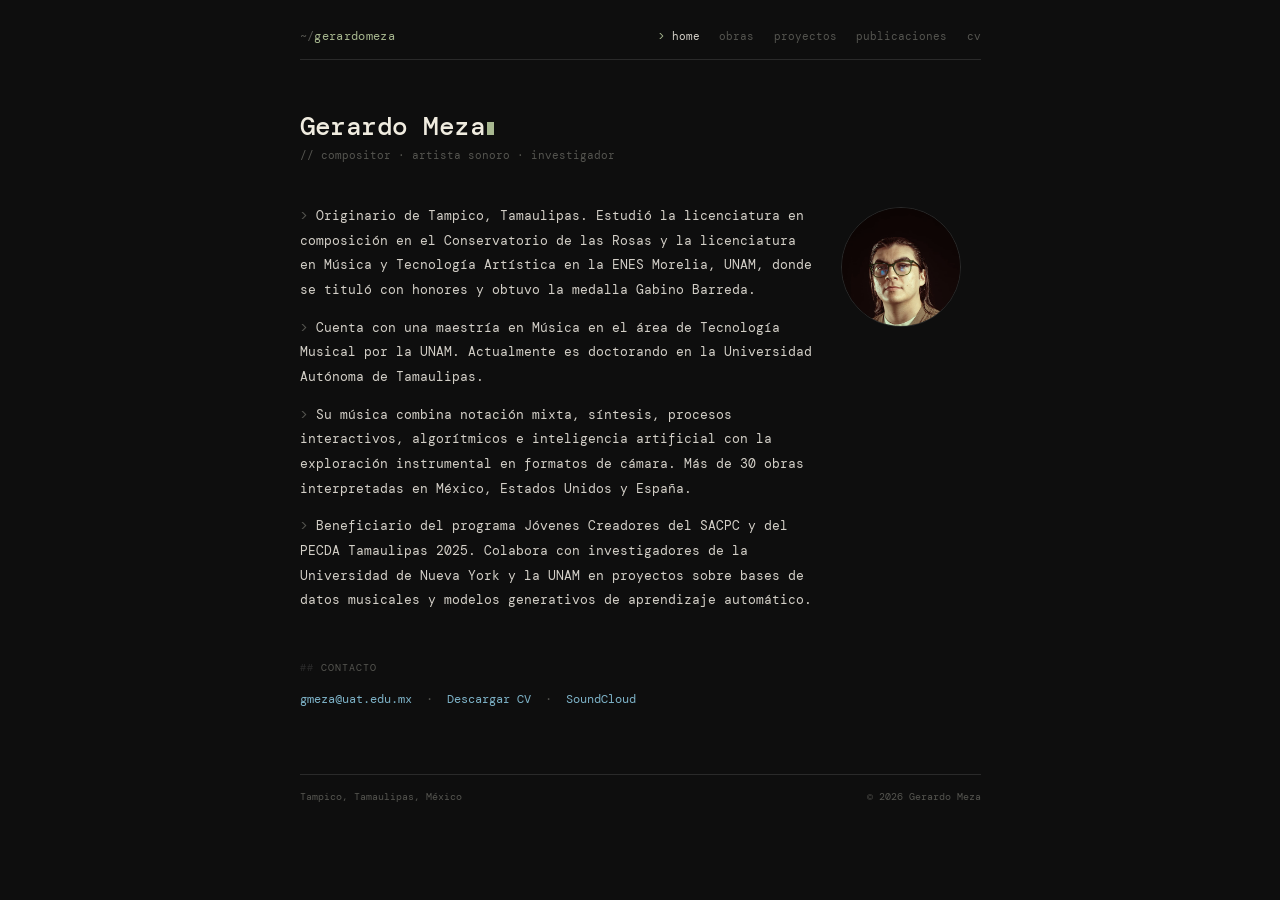
==== commit c3750a34: "Update profile image source from foto.jpg to Perfil.jpeg" ====
--- a/index.html
+++ b/index.html
@@ -107,7 +107,7 @@
   <p>Beneficiario del programa Jóvenes Creadores del SACPC y del PECDA Tamaulipas 2025. Colabora con investigadores de la Universidad de Nueva York y la UNAM en proyectos sobre bases de datos musicales y modelos generativos de aprendizaje automático.</p>
 </div>
   <div style="padding-top: 0.25rem;">
-    <img src="foto.jpg" alt="Gerardo Meza" style="width: 120px; height: 120px; border-radius: 50%; object-fit: cover; object-position: center top; filter: grayscale(20%); border: 1px solid var(--border);">
+    <img src="Perfil.jpeg" alt="Gerardo Meza" style="width: 120px; height: 120px; border-radius: 50%; object-fit: cover; object-position: center top; filter: grayscale(20%); border: 1px solid var(--border);">
   </div>
 </div>
 
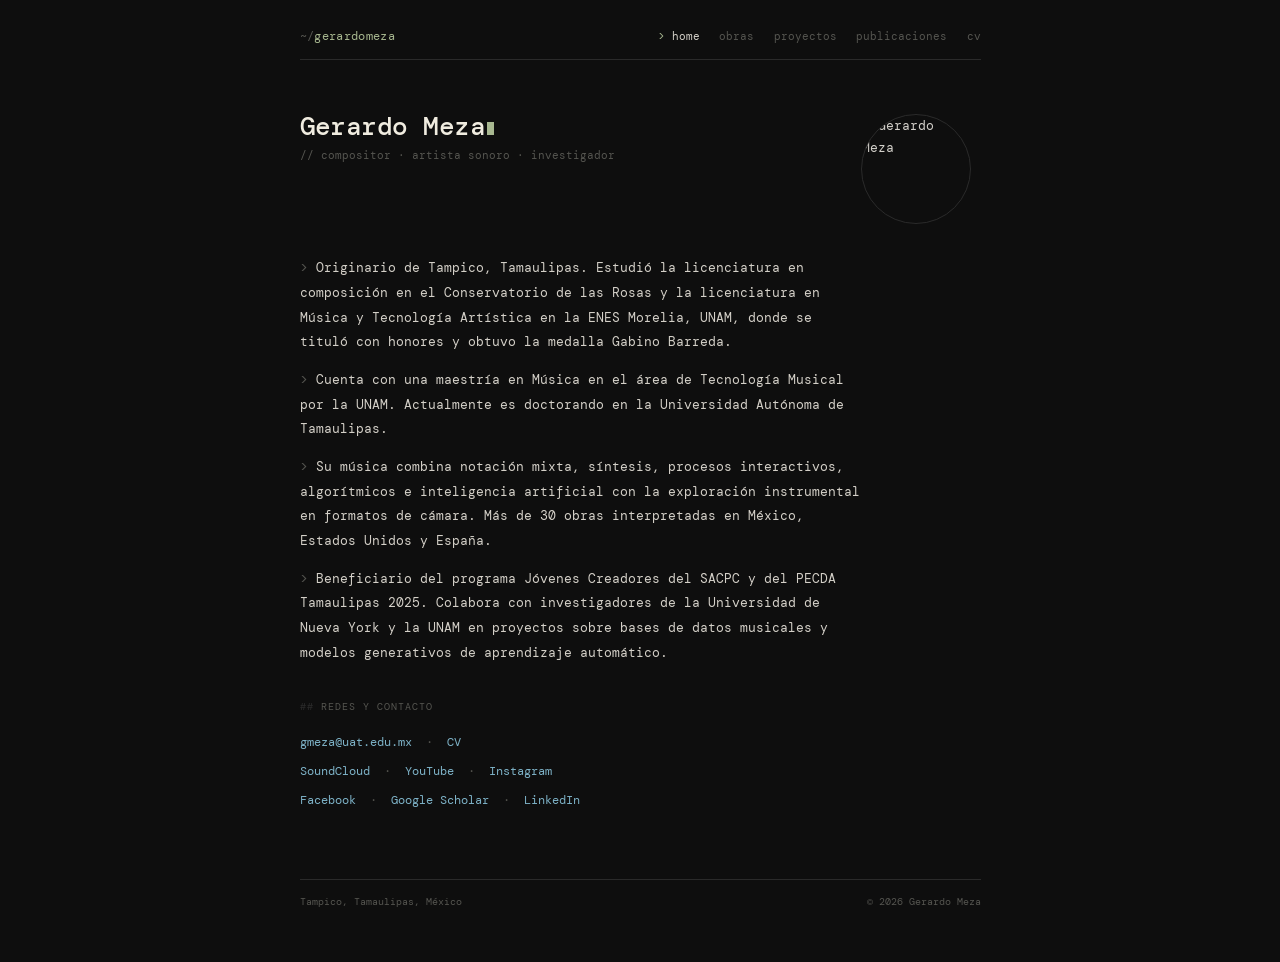
==== commit a016c4ea: "Update index.html with social links and clean comments Removed unnecessary comments and added new so" ====
--- a/index.html
+++ b/index.html
@@ -8,28 +8,20 @@
   <meta name="author" content="Gerardo Meza">
   <meta name="keywords" content="compositor Tampico, compositor Tamaulipas, música electroacústica México, arte sonoro, Gerardo Meza, tecnología musical, composición contemporánea">
   <link rel="canonical" href="https://mezaga.github.io/index.html">
-
-  <!-- Geo / Local SEO -->
   <meta name="geo.region" content="MX-TAM">
   <meta name="geo.placename" content="Tampico, Tamaulipas, México">
   <meta name="geo.position" content="22.2779;-97.8632">
   <meta name="ICBM" content="22.2779, -97.8632">
-
-  <!-- Open Graph -->
   <meta property="og:type" content="website">
   <meta property="og:url" content="https://mezaga.github.io/">
   <meta property="og:title" content="Gerardo Meza — Compositor y Artista Sonoro">
   <meta property="og:description" content="Música de cámara, electroacústica e instalación sonora. Tampico, Tamaulipas, México.">
   <meta property="og:image" content="https://mezaga.github.io/foto.jpg">
   <meta property="og:locale" content="es_MX">
-
-  <!-- Twitter Card -->
   <meta name="twitter:card" content="summary_large_image">
   <meta name="twitter:title" content="Gerardo Meza — Compositor y Artista Sonoro">
   <meta name="twitter:description" content="Música de cámara, electroacústica e instalación sonora. Tampico, Tamaulipas, México.">
   <meta name="twitter:image" content="https://mezaga.github.io/foto.jpg">
-
-  <!-- Schema.org -->
   <script type="application/ld+json">
   {
     "@context": "https://schema.org",
@@ -40,7 +32,11 @@
     "url": "https://mezaga.github.io",
     "email": "gmeza@uat.edu.mx",
     "sameAs": [
-      "https://soundcloud.com/gerardomezacompositor"
+      "https://soundcloud.com/gerardomezacompositor",
+      "https://www.youtube.com/@gerardomezagomez7182",
+      "https://www.instagram.com/mezacomposer/",
+      "https://www.facebook.com/gerardomezacompositor",
+      "https://scholar.google.com.mx/citations?user=RObtBAEAAAAJ&hl=es"
     ],
     "address": {
       "@type": "PostalAddress",
@@ -54,14 +50,8 @@
       "name": "Universidad Autónoma de Tamaulipas"
     },
     "alumniOf": [
-      {
-        "@type": "EducationalOrganization",
-        "name": "Universidad Nacional Autónoma de México"
-      },
-      {
-        "@type": "EducationalOrganization",
-        "name": "Conservatorio de las Rosas"
-      }
+      { "@type": "EducationalOrganization", "name": "Universidad Nacional Autónoma de México" },
+      { "@type": "EducationalOrganization", "name": "Conservatorio de las Rosas" }
     ],
     "knowsAbout": [
       "música electroacústica",
@@ -72,13 +62,9 @@
       "síntesis de audio",
       "inteligencia artificial aplicada a música"
     ],
-    "nationality": {
-      "@type": "Country",
-      "name": "México"
-    }
+    "nationality": { "@type": "Country", "name": "México" }
   }
   </script>
-
   <link rel="stylesheet" href="style.css">
 </head>
 <body>
@@ -94,30 +80,40 @@
   </ul>
 </nav>
 
-<header class="page-header">
-  <h1>Gerardo Meza<span class="cursor"></span></h1>
-  <p class="prompt">compositor · artista sonoro · investigador</p>
-</header>
+<div style="display: grid; grid-template-columns: 1fr 130px; gap: 2rem; align-items: start; margin-bottom: 2.5rem;">
+  <header class="page-header" style="margin-bottom: 0;">
+    <h1>Gerardo Meza<span class="cursor"></span></h1>
+    <p class="prompt">compositor · artista sonoro · investigador</p>
+  </header>
+  <div style="display: flex; justify-content: center; padding-top: 0.1rem;">
+    <img src="foto.jpg" alt="Gerardo Meza" style="width: 110px; height: 110px; border-radius: 50%; object-fit: cover; object-position: center top; filter: grayscale(20%); border: 1px solid var(--border);">
+  </div>
+</div>
 
-<div style="display: grid; grid-template-columns: 1fr 140px; gap: 2rem; align-items: start; margin-bottom: 2rem;">
-<div class="bio-block" style="margin-bottom: 0;">
+<div class="bio-block">
   <p>Originario de Tampico, Tamaulipas. Estudió la licenciatura en composición en el Conservatorio de las Rosas y la licenciatura en Música y Tecnología Artística en la ENES Morelia, UNAM, donde se tituló con honores y obtuvo la medalla Gabino Barreda.</p>
   <p>Cuenta con una maestría en Música en el área de Tecnología Musical por la UNAM. Actualmente es doctorando en la Universidad Autónoma de Tamaulipas.</p>
   <p>Su música combina notación mixta, síntesis, procesos interactivos, algorítmicos e inteligencia artificial con la exploración instrumental en formatos de cámara. Más de 30 obras interpretadas en México, Estados Unidos y España.</p>
   <p>Beneficiario del programa Jóvenes Creadores del SACPC y del PECDA Tamaulipas 2025. Colabora con investigadores de la Universidad de Nueva York y la UNAM en proyectos sobre bases de datos musicales y modelos generativos de aprendizaje automático.</p>
 </div>
-  <div style="padding-top: 0.25rem;">
-    <img src="Perfil.jpeg" alt="Gerardo Meza" style="width: 120px; height: 120px; border-radius: 50%; object-fit: cover; object-position: center top; filter: grayscale(20%); border: 1px solid var(--border);">
-  </div>
-</div>
 
-<p class="section-label">contacto</p>
-<p style="font-size:12px; color: var(--muted);">
+<p class="section-label">redes y contacto</p>
+<p style="font-size:12px; color: var(--muted); line-height: 2.4;">
   <a href="mailto:gmeza@uat.edu.mx">gmeza@uat.edu.mx</a>
   &nbsp;·&nbsp;
-  <a href="CV.pdf" target="_blank">Descargar CV</a>
+  <a href="CV.pdf" target="_blank">CV</a>
+  <br>
+  <a href="https://soundcloud.com/gerardomezacompositor" target="_blank">SoundCloud</a>
   &nbsp;·&nbsp;
-  <a href="https://soundcloud.com/gerardomezacompositor" target="_blank">SoundCloud</a>
+  <a href="https://www.youtube.com/@gerardomezagomez7182" target="_blank">YouTube</a>
+  &nbsp;·&nbsp;
+  <a href="https://www.instagram.com/mezacomposer/" target="_blank">Instagram</a>
+  <br>
+  <a href="https://www.facebook.com/gerardomezacompositor" target="_blank">Facebook</a>
+  &nbsp;·&nbsp;
+  <a href="https://scholar.google.com.mx/citations?user=RObtBAEAAAAJ&hl=es" target="_blank">Google Scholar</a>
+  &nbsp;·&nbsp;
+  <a href="https://www.linkedin.com/in/gerardomeza" target="_blank">LinkedIn</a>
 </p>
 
 <footer>
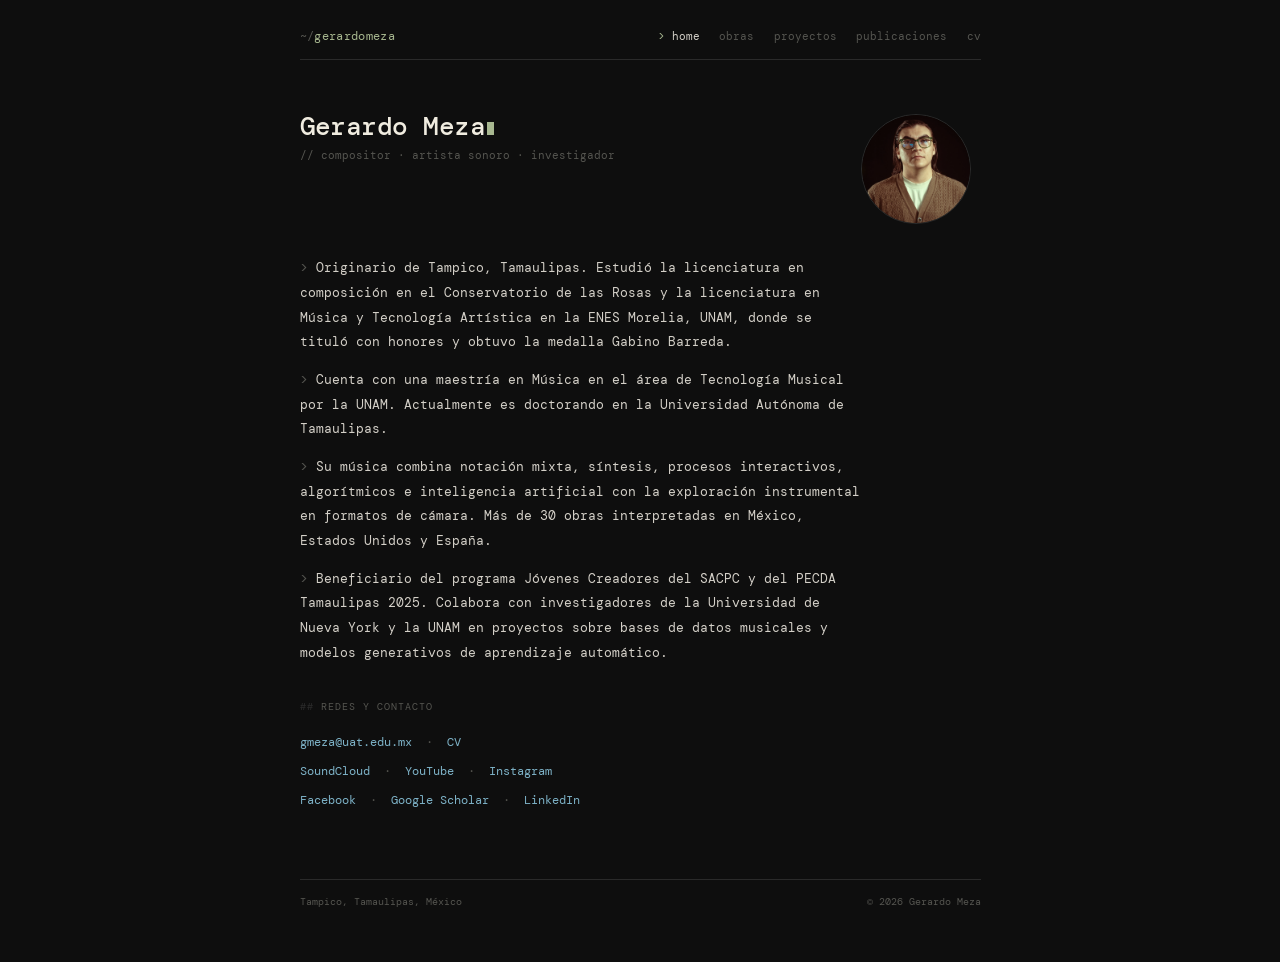
==== commit cf372ca4: "Change image source from foto.jpg to Gerardo.png" ====
--- a/index.html
+++ b/index.html
@@ -86,7 +86,7 @@
     <p class="prompt">compositor · artista sonoro · investigador</p>
   </header>
   <div style="display: flex; justify-content: center; padding-top: 0.1rem;">
-    <img src="foto.jpg" alt="Gerardo Meza" style="width: 110px; height: 110px; border-radius: 50%; object-fit: cover; object-position: center top; filter: grayscale(20%); border: 1px solid var(--border);">
+    <img src="Gerardo.png" alt="Gerardo Meza" style="width: 110px; height: 110px; border-radius: 50%; object-fit: cover; object-position: center top; filter: grayscale(20%); border: 1px solid var(--border);">
   </div>
 </div>
 
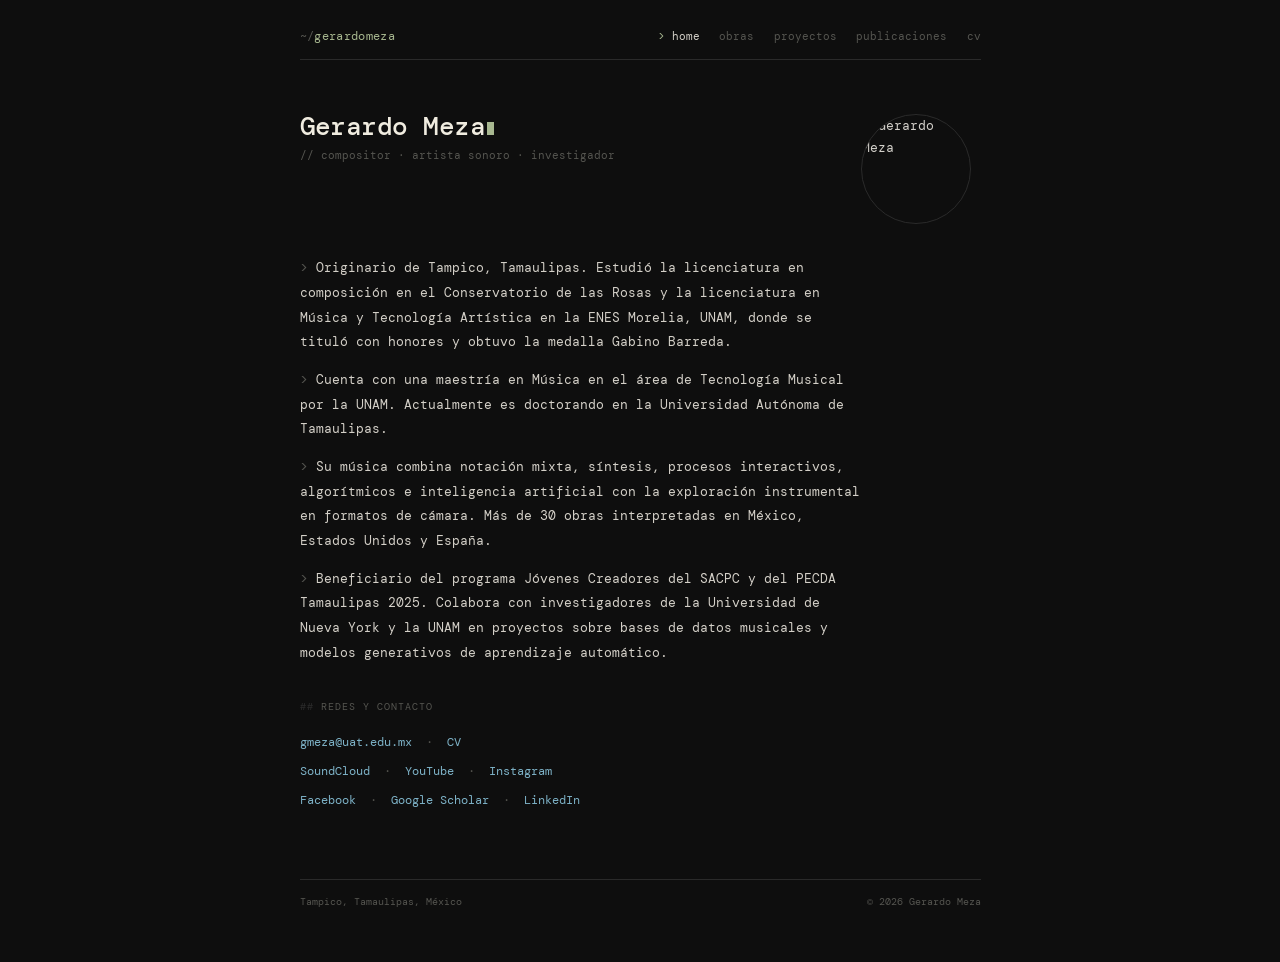
==== commit 9b803f8b: "cambios page" ====
--- a/index.html
+++ b/index.html
@@ -86,7 +86,7 @@
     <p class="prompt">compositor · artista sonoro · investigador</p>
   </header>
   <div style="display: flex; justify-content: center; padding-top: 0.1rem;">
-    <img src="Gerardo.png" alt="Gerardo Meza" style="width: 110px; height: 110px; border-radius: 50%; object-fit: cover; object-position: center top; filter: grayscale(20%); border: 1px solid var(--border);">
+    <img src="foto.jpg" alt="Gerardo Meza" style="width: 110px; height: 110px; border-radius: 50%; object-fit: cover; object-position: center top; filter: grayscale(20%); border: 1px solid var(--border);">
   </div>
 </div>
 
